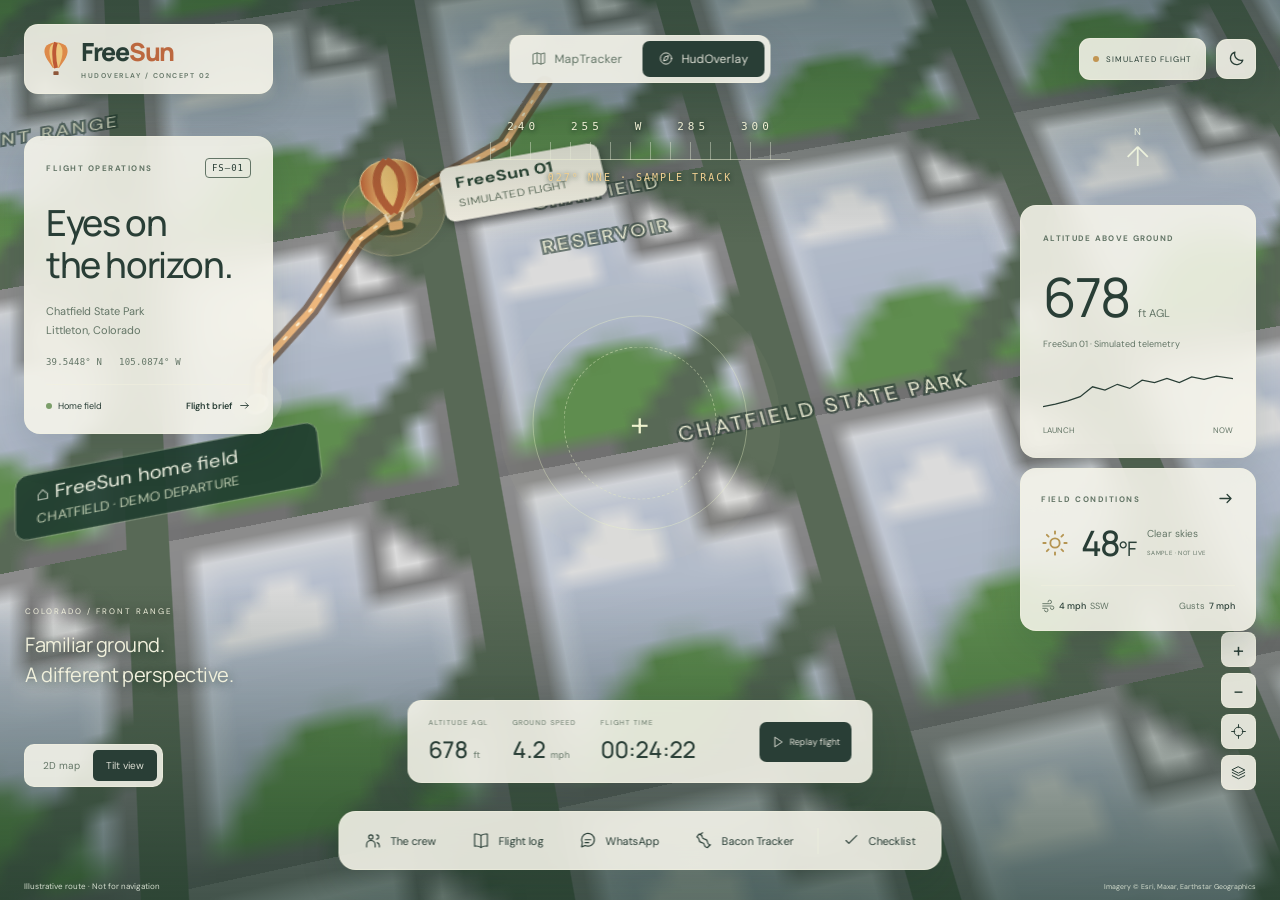
==== hudoverlay.html @ 588767a8 "Add FreeSun flight deck concepts" ====
<!doctype html>
<html lang="en" data-theme="light" data-concept="hud"><head><meta charset="utf-8"><meta name="viewport" content="width=device-width,initial-scale=1"><meta name="theme-color" content="#eeeae2"><meta name="description" content="FreeSun crew flight deck. Explore MapTracker and HudOverlay concepts over Chatfield State Park, Colorado."><title>FreeSun — HudOverlay</title><link rel="stylesheet" href="./styles.css?v=2"><link rel="icon" href="data:image/svg+xml,%3Csvg xmlns='http://www.w3.org/2000/svg' viewBox='0 0 40 40'%3E%3Crect width='40' height='40' rx='12' fill='%23ca6d40'/%3E%3Ccircle cx='20' cy='17' r='10' fill='%23fff3dd'/%3E%3Cpath d='M16 29h8' stroke='%23fff3dd' stroke-width='4'/%3E%3C/svg%3E"><link rel="stylesheet" href="./hud.css?v=2"></head><body><div id="app"></div><div id="toast" role="status"></div><dialog id="dialog"><button class="close icon-button" aria-label="Close dialog">×</button><div id="dialog-content"></div></dialog><script type="module" src="./app.js?v=2"></script></body></html>
---- styles.css ----
@import url('https://fonts.googleapis.com/css2?family=DM+Sans:wght@400;450;500;550;600;650;700&family=Manrope:wght@400;500;600;650;700;750;800&display=swap');
:root{--bg:#efede6;--surface:#faf9f5;--surface2:#f0eee7;--ink:#293e36;--muted:#788078;--line:#dedfd6;--accent:#bc683f;--pine:#294d3f;--sage:#dce5d2;--shadow:0 4px 16px #253b2e04;--radius:17px;color-scheme:light}
:root[data-theme=dark]{--bg:#171f1c;--surface:#222d27;--surface2:#2a352d;--ink:#ebece2;--muted:#a2afa3;--line:#39463d;--accent:#e59c71;--pine:#b8cfaa;--sage:#3b4b38;--shadow:0 4px 16px #0001;color-scheme:dark}
*{box-sizing:border-box}body{margin:0;font-family:'DM Sans',sans-serif;background:var(--bg);color:var(--ink);font-size:13px}button,a,input,select{font:inherit}button,a{-webkit-tap-highlight-color:transparent}button{cursor:pointer;color:inherit}button{border:0;background:none}a{color:inherit;text-decoration:none}button:focus-visible,a:focus-visible,input:focus-visible,select:focus-visible{outline:3px solid var(--accent);outline-offset:4px}button:hover{filter:brightness(.95)}h1,h2,h3,p{margin:0}h1,h2,h3,strong{font-family:Manrope,sans-serif}h1{font-size:32px;letter-spacing:-1.3px;font-weight:600}h2{font-size:14px;font-weight:650}h3{font-size:16px;font-weight:650;line-height:1.45}.icon{width:19px;height:19px;flex-shrink:0}.muted{color:var(--muted)}.eyebrow{font-size:9px;letter-spacing:1.5px;font-weight:700}.rail{width:78px;position:fixed;inset:0 auto 0 0;background:#233b31;z-index:20;display:flex;align-items:center;flex-direction:column;padding:25px 0 20px;color:#b9c9b8}.brand-symbol{width:40px;height:50px;margin-bottom:35px}.brand-symbol .balloon{height:44px;width:35px}.rail-nav{display:flex;flex-direction:column;gap:13px}.rail button{width:44px;height:44px;border-radius:13px;display:grid;place-items:center}.rail button:hover{background:#ffffff12}.rail button.active{background:#e7ecd8;color:#2e493b}.rail-bottom{margin-top:auto;display:flex;flex-direction:column;align-items:center;gap:16px}.rail .user-avatar{width:34px;height:34px;border-radius:50%;background:#d4af83;color:#233b31;font-size:11px;font-weight:700}.workspace{margin-left:78px}.topbar{height:84px;padding:0 30px;border-bottom:1px solid var(--line);display:flex;align-items:center;justify-content:space-between;gap:20px}.wordmark{font-family:Manrope,sans-serif;font-size:26px;letter-spacing:-1.3px;font-weight:800}.wordmark span{color:var(--accent)}.wordmark small{font-family:'DM Sans',sans-serif;display:block;font-size:8px;letter-spacing:2.9px;color:var(--muted);margin-top:1px;font-weight:600}.concept-switch{display:flex;background:var(--surface2);padding:4px;border:1px solid var(--line);border-radius:10px;gap:4px}.concept-switch :is(button,a){padding:9px 15px;font-size:12px;display:flex;align-items:center;gap:8px;border-radius:7px;color:var(--muted)}.concept-switch :is(button,a).active{background:var(--surface);color:var(--ink);box-shadow:0 2px 5px #0000000d}.concept-switch .icon{width:15px;height:15px}.top-actions{display:flex;align-items:center;gap:18px}.location{font-size:11px;display:flex;align-items:center;gap:8px}.location small{color:var(--muted);font-size:10px;display:block;margin-top:4px}.icon-button{width:33px;height:33px;border:1px solid var(--line);border-radius:9px;display:inline-grid;place-items:center;background:var(--surface)}.icon-button.small{width:25px;height:25px;border:0;background:transparent}.main{padding:26px 30px 16px;max-width:1900px;margin:auto}.page-heading{display:flex;justify-content:space-between;align-items:center;margin-bottom:23px}.page-heading p{color:var(--muted);margin-top:7px;font-size:12px}.heading-actions{display:flex;align-items:center;gap:15px}.demo-pill{border:1px solid var(--line);border-radius:20px;padding:7px 10px;display:flex;align-items:center;gap:6px;color:var(--muted);font-size:10px}.status-dot{display:inline-block;width:6px;height:6px;border-radius:50%;background:#7b9e69}.primary-button{display:inline-flex;align-items:center;gap:9px;background:var(--ink);color:var(--bg);padding:11px 15px;border-radius:8px;font-size:11px}.primary-button .icon{width:15px;height:15px}.dashboard-top{display:grid;grid-template-columns:minmax(0,1fr) 320px;gap:17px}.map-card{position:relative;border-radius:var(--radius);overflow:hidden;min-height:450px;background:#586956;color:#fff;isolation:isolate}.map-surface{position:absolute;inset:0;overflow:hidden;cursor:grab;touch-action:pan-y}.map-surface:active{cursor:grabbing}.map-world{position:absolute;inset:-24%;transform:translate(var(--panx,0px),var(--pany,0px)) scale(var(--zoom,1));transition:transform .5s;will-change:transform}.map-world svg{width:100%;height:100%;overflow:visible}.map-world image{filter:saturate(.65) brightness(.8)}.map-card:after{content:'';position:absolute;inset:0;background:linear-gradient(180deg,#162b2b5e,transparent 35%,transparent 68%,#13281cc2);pointer-events:none;z-index:1}.map-card.tilt .map-world{transform:perspective(1200px) rotateX(24deg) rotateZ(-12deg) translate(var(--panx,0px),var(--pany,0px)) scale(calc(var(--zoom,1) * 1.3))}.map-top{position:absolute;left:22px;right:20px;top:20px;display:flex;justify-content:space-between;align-items:flex-start;z-index:3;gap:12px}.map-title h2{font-size:18px;font-weight:550;letter-spacing:-.4px}.map-title p{font-size:10px;color:#d3dcce;margin-top:6px;display:flex;gap:6px;align-items:center}.map-title .icon{width:11px;height:11px}.map-pills{display:flex;gap:7px}.map-pill{font-size:9px;background:#263c2ed9;border:1px solid #ffffff30;border-radius:6px;padding:7px 9px;display:flex;align-items:center;gap:5px;backdrop-filter:blur(12px)}.map-pill .status-dot{background:#e9c87e}.view-toggle{position:absolute;z-index:3;bottom:112px;left:20px;display:flex;background:#233a2eeb;border:1px solid #ffffff35;padding:3px;border-radius:8px}.view-toggle button{color:#cdd5c9;padding:7px 11px;font-size:10px;border-radius:5px}.view-toggle button.active{background:#e6ebdb;color:#294233}.map-controls{position:absolute;right:20px;top:100px;z-index:3;display:flex;flex-direction:column;gap:7px}.map-controls button{width:32px;height:32px;background:#253b30e3;color:#f1f3e5;border:1px solid #ffffff30;border-radius:8px;display:grid;place-items:center;backdrop-filter:blur(10px);font-size:20px}.map-controls .icon{width:15px;height:15px}.north{position:absolute;right:24px;bottom:116px;z-index:3;text-align:center;font-size:10px}.north:after{content:'↑';display:block;font-size:28px;font-weight:300}.map-bottom{position:absolute;left:20px;right:20px;bottom:30px;z-index:3;display:flex;align-items:center;gap:24px;background:#20372ad9;border:1px solid #ffffff30;border-radius:10px;padding:13px 17px;backdrop-filter:blur(18px)}.map-metric small{display:block;color:#c2cebc;font-size:8px;letter-spacing:1.2px;margin-bottom:6px}.map-metric strong{font-size:20px;font-weight:500}.map-metric strong span{font:10px 'DM Sans',sans-serif;color:#c2cebc}.map-bottom .play-button{margin-left:auto;display:flex;align-items:center;gap:8px;color:#24372e;background:#e7ebd8;border-radius:7px;padding:10px 12px;font-size:10px;white-space:nowrap}.play-button .icon{width:14px;height:14px}.map-attribution{position:absolute;right:11px;bottom:7px;z-index:3;font-size:7px;color:#d4ddce}.map-note{position:absolute;left:21px;bottom:10px;z-index:3;font-size:7px;color:#d4ddce}.side-stack{display:flex;flex-direction:column;gap:17px}.card{background:var(--surface);border:1px solid var(--line);border-radius:var(--radius);box-shadow:var(--shadow);padding:18px;min-width:0}.card-head{display:flex;justify-content:space-between;align-items:center;margin-bottom:17px}.card-head h2{display:flex;align-items:center;gap:8px}.card-head h2>.icon{width:16px;height:16px;color:var(--muted)}.weather{flex:1}.weather-main{display:flex;justify-content:space-between;align-items:center}.weather-main .eyebrow{color:var(--muted);font-size:8px;letter-spacing:1px}.temperature{font-family:Manrope;font-size:46px;letter-spacing:-2px;line-height:1.2;margin:5px 0}.temperature span{font-size:27px;font-weight:400;margin-left:2px}.weather-main .muted{font-size:10px}.sun-graphic{width:70px;height:70px;border:1px dashed #c69e53;border-radius:50%;display:grid;place-items:center;margin-right:6px}.sun-graphic i{width:39px;height:39px;border-radius:50%;background:#ddba6c;box-shadow:0 0 25px #d4ac4f33}.weather-stats{display:grid;grid-template-columns:repeat(3,1fr);margin-top:22px;gap:8px}.weather-stats>span{display:flex;flex-direction:column;border-right:1px solid var(--line);gap:5px}.weather-stats>span:last-child{border:0}.weather-stats .icon{width:14px;height:14px;color:var(--muted);margin-bottom:2px}.weather-stats strong{font-size:16px;font-weight:600}.weather-stats strong small{font:9px 'DM Sans';color:var(--muted)}.weather-stats small{font-size:9px;color:var(--muted)}.weather-foot{margin-top:16px;border-top:1px solid var(--line);padding-top:11px;font-size:8px;display:flex;align-items:center;gap:5px}.weather-foot span{margin-left:auto;color:var(--muted)}.next-flight{padding-bottom:14px}.next-content{display:flex;gap:13px;align-items:center}.date-tile{display:flex;flex-direction:column;align-items:center;background:var(--surface2);border:1px solid var(--line);border-radius:9px;padding:8px 12px;min-width:61px}.date-tile span{font-size:9px;letter-spacing:1px;color:var(--accent)}.date-tile strong{font-size:29px;font-weight:500;line-height:1.25}.date-tile small{font-size:6px;letter-spacing:.6px;color:var(--muted)}.next-content h3{font-size:13px}.next-content p{font-size:9px;color:var(--muted);margin:5px 0 9px}.pill{display:inline-flex;align-items:center;gap:5px;font-size:8px;color:var(--pine);background:var(--sage);padding:4px 6px;border-radius:4px}.pill .icon{width:12px;height:12px}.flight-bottom{display:flex;align-items:center;justify-content:space-between;border-top:1px solid var(--line);margin-top:15px;padding-top:10px;gap:6px}.flight-bottom>.muted{font-size:7px}.text-button{display:inline-flex;align-items:center;gap:6px;font-size:10px;font-weight:600;padding:0}.text-button .icon{width:13px;height:13px}.dashboard-bottom{display:grid;grid-template-columns:1.12fr 1fr 1.05fr .95fr;gap:17px;margin-top:17px}.dashboard-bottom .card{min-height:258px}.crew-intro{display:flex;gap:12px;align-items:center}.crew-intro img{width:78px;height:110px;object-fit:cover;border-radius:9px;filter:saturate(.65)}.crew-intro .eyebrow{font-size:7px;color:var(--accent);letter-spacing:1px}.crew-intro h3{font-size:15px;letter-spacing:-.4px;margin:7px 0}.crew-intro p{font-size:9px;color:var(--muted);line-height:1.6}.crew-bottom{display:flex;justify-content:space-between;align-items:center;margin-top:17px;border-top:1px solid var(--line);padding-top:15px;gap:6px}.avatars{display:flex;padding-left:5px}.avatars span,.avatar{width:28px;height:28px;border-radius:50%;background:#c3d0b8;color:#344b35;border:2px solid var(--surface);display:grid;place-items:center;font-size:8px;font-weight:650;flex-shrink:0}.avatars span{margin-left:-5px}.avatars span:nth-child(2){background:#ddc8af}.avatars span:nth-child(3){background:#b7c8c2}.avatars span:nth-child(4){background:var(--surface2);color:var(--muted)}.stat-line{display:flex;align-items:center;gap:9px;margin:-5px 0 12px}.stat-line>strong{font-size:32px;font-weight:500;letter-spacing:-1px}.stat-line strong span{font:10px 'DM Sans';color:var(--muted);margin-left:5px;letter-spacing:0}.mini-label{font-size:6px;color:var(--muted);max-width:35px;line-height:1.5;letter-spacing:1px}.spark{width:70px;height:35px;color:#839b76;margin-left:auto}.log-row{width:100%;display:flex;align-items:center;text-align:left;gap:10px;border-top:1px solid var(--line);padding:11px 0}.log-row>.icon{width:12px;height:12px;margin-left:auto;color:var(--muted)}.log-date{font-size:6px;line-height:1.4;color:var(--muted);text-align:center}.log-date b{font-size:15px;color:var(--ink);font-weight:500}.log-row>span:nth-child(2)>b{font-size:10px;font-weight:500}.log-row small{font-size:8px;color:var(--muted);display:block;margin-top:5px}.connection-label{display:flex;gap:5px;align-items:center;font-size:9px;margin-top:-8px;margin-bottom:14px}.connection-label>span{font-size:6px;letter-spacing:.3px;margin-left:auto;color:var(--muted)}.message{display:flex;gap:8px;margin-bottom:12px}.message-name{font-size:9px;font-weight:600}.message-name small{font-size:7px;margin-left:7px;color:var(--muted);font-weight:400}.message p{font-size:9px;line-height:1.6;margin-top:4px;color:var(--muted)}.avatar.clay{background:#dcc2ab}.full-button{width:100%;border:1px solid var(--line);border-radius:7px;display:flex;align-items:center;justify-content:center;gap:7px;font-size:9px;padding:8px;margin-top:8px}.full-button .icon{width:12px;height:12px}.bacon-card{background:#ede4d6;border-color:#dfd3c1;--muted:#877b6a;color:#594c3b}.bacon-card .card-head h2>.icon{color:#a56c4b}.bacon-card .icon-button{color:#594c3b}.bacon-sub{font-size:9px;color:var(--muted);margin-top:-7px}.bacon-stat{display:flex;align-items:center;gap:10px;margin:16px 0}.bacon-stat>strong{font-size:43px;font-weight:500;letter-spacing:-2px;line-height:1}.bacon-stat b{font-size:9px;display:block;font-weight:500}.bacon-stat small{font-size:8px;display:block;margin-top:5px;color:var(--muted)}.bacon-art{margin-left:auto;transform:rotate(-15deg);color:#bd7653}.bacon-art .icon{width:35px;height:35px;stroke-width:2}.bacon-meter{height:4px;border-radius:6px;background:#d8ccb9;overflow:hidden}.bacon-meter i{display:block;height:100%;background:#b77c53;border-radius:6px}.bacon-meta{display:flex;justify-content:space-between;font-size:8px;color:var(--muted);margin:8px 0 14px}.bacon-meta b{font-weight:500}.bacon-button{font-size:10px;width:100%;padding:8px;border:1px solid #cabcaa;border-radius:7px;background:#f5eee3;color:#68523d}[data-theme=dark] .bacon-card{background:#40392e;color:#e4d4bb;border-color:#51483a;--muted:#c2af94}[data-theme=dark] .bacon-card .icon-button{color:#e4d4bb}[data-theme=dark] .bacon-button{background:#514332;color:#eddbbd;border-color:#6c5a42}.footer{display:flex;justify-content:space-between;align-items:center;margin-top:21px;padding:0 1px;color:var(--muted);font-size:8px;letter-spacing:.2px}.footer>span:first-child{display:flex;gap:7px;align-items:center}.footer .icon{width:12px;height:12px}.hud-only{display:none}.hud .dashboard-top{position:relative;display:block;min-height:610px}.hud .map-card{height:610px;min-height:610px;border-radius:20px}.hud .map-world{inset:-35%;transform:perspective(1000px) rotateX(25deg) rotateZ(-17deg) translate(var(--panx,0px),var(--pany,0px)) scale(calc(var(--zoom,1) * 1.12))}.hud .map-world image{filter:saturate(.5) brightness(.65)}.hud .map-top{left:25px;right:25px}.hud .map-title h2{font-size:25px}.hud .map-title p{font-size:10px}.hud .map-bottom{left:330px;right:330px;bottom:29px;gap:25px;flex-wrap:wrap;justify-content:center}.hud .map-bottom .play-button{margin:0}.hud .map-controls{right:27px;top:200px}.hud .view-toggle{left:25px;bottom:30px}.hud .north{right:36px;bottom:40px}.hud .side-stack{position:absolute;top:110px;left:25px;bottom:110px;width:255px;pointer-events:none}.hud .side-stack .card{pointer-events:auto;--surface:#20382cde;--surface2:#ffffff0b;--line:#c5d5b831;--ink:#eef2e5;--muted:#bfccb7;--pine:#d2e4bb;--sage:#65865a55;background:var(--surface);color:var(--ink);backdrop-filter:blur(20px);box-shadow:none;padding:15px}.hud .side-stack .weather{flex:0}.hud .weather-main .temperature{font-size:36px}.hud .weather-stats{margin-top:12px}.hud .sun-graphic{height:50px;width:50px}.hud .sun-graphic i{width:28px;height:28px}.hud .side-stack .next-flight{position:absolute;left:calc(100vw - 460px);top:0;width:270px}.hud .next-flight .card-head{margin-bottom:12px}.hud .next-flight .flight-bottom .text-button{color:#edf2e4}.hud .hud-only{display:block}.heading-tape{position:absolute;z-index:3;top:100px;left:50%;transform:translateX(-50%);font:10px monospace;letter-spacing:3px;color:#dee4cb;text-align:center}.heading-tape .ticks{margin-top:9px;height:16px;background:repeating-linear-gradient(90deg,#e4e9d56e 0 1px,transparent 1px 20px);border-bottom:1px solid #d7e2bf5e;width:240px}.heading-tape strong{display:block;font:12px monospace;letter-spacing:1px;margin-top:8px;color:#efcf91}.hud-crosshair{position:absolute;z-index:2;top:48%;left:50%;transform:translate(-50%,-50%);width:150px;height:150px;border:1px solid #d9e6ba44;border-radius:50%;pointer-events:none}.hud-crosshair:before{content:'';position:absolute;inset:23px;border:1px dashed #d9e6ba66;border-radius:50%}.hud-crosshair:after{content:'+';position:absolute;left:50%;top:50%;transform:translate(-50%,-50%);font-size:24px;font-weight:300;color:#dde9c0}.hud-flight{position:absolute;right:25px;top:285px;z-index:3;width:270px;background:#20382ccf;border:1px solid #c5d5b831;border-radius:16px;backdrop-filter:blur(18px);padding:20px}.hud-flight .eyebrow{color:#c1cfb6}.hud-flight strong{display:block;font-size:37px;font-weight:400;margin:10px 0 4px}.hud-flight strong span{font:11px 'DM Sans';color:#c1cfb6}.hud-flight p{font-size:10px;color:#c1cfb6}.hud-flight .altitude-line{margin-top:18px;width:100%;height:45px}.hud-flight .altitude-line path{stroke:#cadcb2;fill:none;stroke-width:1.5}.hud-flight .telemetry-foot{display:flex;justify-content:space-between;color:#c1cfb6;font-size:8px;margin-top:8px}.hud .map-note{left:25px}.hud .dashboard-bottom{margin-top:18px}dialog{border:1px solid var(--line);border-radius:20px;background:var(--surface);color:var(--ink);width:min(560px,calc(100vw - 30px));max-height:85vh;padding:30px;box-shadow:0 30px 100px #0005}dialog::backdrop{background:#13241cb0;backdrop-filter:blur(6px)}dialog .close{position:absolute;top:15px;right:15px;font-size:22px}dialog h2{font-size:26px;margin:10px 30px 10px 0;letter-spacing:-.7px}dialog p{font-size:13px;color:var(--muted);line-height:1.7;margin-bottom:16px}dialog h3{margin:20px 0 8px}dialog .eyebrow{color:var(--accent)}.modal-row{display:flex;gap:14px;padding:15px 0;border-top:1px solid var(--line);align-items:center}.modal-row .avatar{width:40px;height:40px;font-size:11px}.modal-row p{font-size:11px;margin:5px 0 0;line-height:1.6}.modal-row b{font-size:12px}.modal-row small{font-size:10px;color:var(--muted)}.form-field{display:flex;flex-direction:column;gap:8px;margin:18px 0;font-size:12px}input,select{background:var(--surface2);border:1px solid var(--line);color:var(--ink);padding:12px;border-radius:8px;width:100%}.modal-actions{display:flex;align-items:center;gap:12px;margin-top:20px;flex-wrap:wrap}.subtle-link{font-size:11px;text-decoration:underline;text-underline-offset:3px}.check-item{display:flex;align-items:center;gap:10px;font-size:12px;padding:12px 0;border-bottom:1px solid var(--line)}.check-item input{width:16px;height:16px;accent-color:var(--pine)}#toast{position:fixed;bottom:28px;left:50%;transform:translate(-50%,20px);opacity:0;background:var(--ink);color:var(--bg);padding:13px 21px;font-size:12px;border-radius:10px;z-index:100;transition:.2s;pointer-events:none;box-shadow:0 5px 25px #0002;max-width:90vw}#toast.visible{opacity:1;transform:translate(-50%,0)}.replay-strip{display:flex;align-items:center;gap:12px;margin:18px 0 4px;padding:15px;border:1px solid var(--line);border-radius:10px}.replay-strip input{padding:0;accent-color:var(--accent)}.modal-photo{width:100%;max-height:190px;object-fit:cover;border-radius:10px;object-position:center 40%;margin:10px 0}.notice{padding:12px 14px;border-radius:9px;background:var(--surface2);font-size:11px;line-height:1.6;color:var(--muted)}.layer-options{display:flex;gap:10px;margin-top:20px;flex-wrap:wrap}.layer-options button{border:1px solid var(--line);border-radius:8px;padding:10px}.layer-options button.selected{background:var(--sage)}
@media(min-width:1550px){.dashboard-top{grid-template-columns:minmax(0,1fr) 360px}.map-card{min-height:500px}.card{padding:22px}.dashboard-bottom .card{min-height:270px}.crew-intro img{width:90px}.crew-intro h3{font-size:18px}.hud .side-stack .next-flight{left:calc(100vw - 470px)}}
@media(min-width:1900px){.hud .side-stack .next-flight{left:1490px}}
@media(max-width:1200px){.topbar{padding:0 22px}.location{display:none}.main{padding:23px 22px}.dashboard-top{grid-template-columns:minmax(0,1fr) 290px}.dashboard-bottom{grid-template-columns:repeat(2,1fr)}.dashboard-bottom .card{min-height:245px}.map-bottom{gap:13px;padding:13px}.map-metric strong{font-size:18px}.map-metric small{font-size:7px}.hud .side-stack{width:230px;left:20px}.hud .side-stack .next-flight{left:calc(100vw - 435px);width:245px}.hud .hud-flight{width:245px;right:20px}.hud .map-bottom{left:275px;right:280px;gap:14px;padding:12px}.hud .heading-tape .ticks{width:170px}.hud .heading-tape{font-size:8px;letter-spacing:1px}.hud .map-title h2{font-size:21px}}
@media(max-width:950px){.rail{width:64px}.workspace{margin-left:64px}.map-card{min-height:470px}.dashboard-top{grid-template-columns:1fr}.side-stack{display:grid;grid-template-columns:1fr 1fr}.weather{min-height:255px}.next-flight{display:flex;flex-direction:column}.next-flight .next-content{margin:auto 0}.next-flight .flight-bottom{margin-top:auto}.heading-actions .demo-pill{display:none}.hud .dashboard-top{display:flex;flex-direction:column}.hud .map-card{height:560px;min-height:560px}.hud .side-stack{position:static;width:auto;display:grid;grid-template-columns:1fr 1fr;pointer-events:auto}.hud .side-stack .card{--surface:var(--surface);background:var(--surface);color:var(--ink);backdrop-filter:none;--line:#667a6644;--ink:inherit;--muted:inherit;--surface2:#81937712;--pine:inherit}.hud .side-stack .next-flight{position:static;width:auto}.hud .map-bottom{left:20px;right:20px;bottom:35px;flex-wrap:nowrap;justify-content:flex-start}.hud .map-bottom .play-button{margin-left:auto}.hud .hud-flight{top:190px;width:200px}.hud .view-toggle{bottom:120px}.hud .north{bottom:140px;left:27px;right:auto}.hud .heading-tape{top:110px}.hud .map-controls{top:108px}.hud .next-flight .flight-bottom .text-button{color:var(--ink)}}
@media(max-width:620px){.rail{width:100%;height:60px;inset:auto 0 0;flex-direction:row;padding:0 15px;justify-content:center;border-top:1px solid #ffffff18}.brand-symbol,.rail-bottom{display:none}.rail-nav{flex-direction:row;justify-content:space-around;width:100%;gap:2px}.rail-nav button{height:40px;width:40px;border-radius:11px}.workspace{margin-left:0;padding-bottom:65px}.topbar{height:75px;padding:0 16px;gap:10px}.wordmark{font-size:23px}.wordmark small{font-size:6px;letter-spacing:2px}.top-actions{gap:0}.top-actions .notifications{display:none}.concept-switch{padding:3px}.concept-switch :is(button,a){font-size:9px;padding:7px 9px;gap:4px}.concept-switch .icon{width:12px;height:12px}.icon-button{width:29px;height:29px}.topbar>.concept-switch{margin-left:auto}.main{padding:22px 15px 15px}.page-heading{align-items:flex-start;gap:10px;margin-bottom:19px}h1{font-size:26px;letter-spacing:-1px}.page-heading p{font-size:10px;max-width:230px;line-height:1.7}.heading-actions .primary-button{padding:9px;font-size:0}.heading-actions .primary-button .icon{width:17px;height:17px}.map-card{min-height:470px}.map-top{left:16px;top:17px;right:16px}.map-title h2{font-size:16px}.map-title p{font-size:8px}.map-pills .map-pill:last-child{display:none}.map-pill{padding:6px;font-size:7px}.map-world{inset:-18% -65%}.map-bottom{left:12px;right:12px;bottom:34px;gap:15px;flex-wrap:wrap;padding:12px}.map-metric{flex:1}.map-metric strong{font-size:18px}.map-bottom .play-button{width:100%;justify-content:center;padding:8px;margin:0}.view-toggle{left:13px;bottom:165px}.north{bottom:172px;right:25px}.map-note{left:12px;bottom:19px;font-size:6px}.map-attribution{font-size:6px}.side-stack{grid-template-columns:1fr}.weather{min-height:unset}.weather-main{margin-right:15px}.weather-stats{margin-top:20px}.next-flight{min-height:220px}.dashboard-bottom{grid-template-columns:1fr}.dashboard-bottom .card{min-height:unset}.card{padding:19px}.crew-intro img{width:95px;height:110px}.crew-intro h3{font-size:18px}.crew-intro .eyebrow{font-size:8px}.crew-intro p{font-size:11px}.message p{font-size:11px}.message-name{font-size:11px}.message-name small{font-size:9px}.connection-label{font-size:10px}.connection-label>span{font-size:7px}.full-button{font-size:11px;padding:10px}.log-row>span:nth-child(2)>b{font-size:12px}.log-row small{font-size:10px}.bacon-sub{font-size:11px}.bacon-stat b{font-size:12px}.bacon-stat small{font-size:10px}.bacon-meta{font-size:10px}.bacon-button{font-size:12px;padding:11px}.bacon-stat{margin:20px 0}.footer{align-items:flex-start;gap:20px;font-size:7px;line-height:1.7}.footer>span:last-child{max-width:145px;text-align:right}.hud .map-card{height:600px;min-height:600px}.hud .map-title h2{font-size:18px}.hud .map-top{left:16px;right:16px}.hud .map-bottom{flex-wrap:wrap;left:12px;right:12px;gap:15px}.hud .map-bottom .play-button{width:100%;margin:0}.hud .hud-flight{top:165px;right:15px;width:135px;padding:13px}.hud .hud-flight strong{font-size:26px}.hud .hud-flight .eyebrow{font-size:7px}.hud .hud-flight p{font-size:8px}.hud .map-world{inset:-20% -90%}.hud .heading-tape{top:100px}.hud .hud-crosshair{left:32%;width:110px;height:110px;top:40%}.hud .view-toggle{bottom:175px;left:14px}.hud .north{bottom:180px;left:auto;right:20px}.hud .map-controls{top:107px;right:15px}.hud .map-controls button:not(:last-child){display:none}.hud .side-stack{grid-template-columns:1fr}.hud .map-note{left:12px;bottom:19px}.hud .map-title p{max-width:220px}.modal-actions{align-items:stretch;flex-direction:column}}
.hud-flight strong>span:first-child{font:inherit;color:inherit}
@media(max-width:950px){.hud .side-stack .card{--surface:#faf9f5;--surface2:#f0eee7;--ink:#293e36;--muted:#788078;--line:#dedfd6;--pine:#294d3f;--sage:#dce5d2}[data-theme=dark] .hud .side-stack .card{--surface:#222d27;--surface2:#2a352d;--ink:#ebece2;--muted:#a2afa3;--line:#39463d;--pine:#b8cfaa;--sage:#3b4b38}}
@media(prefers-reduced-motion:reduce){*,*:before,*:after{transition:none!important;animation:none!important;scroll-behavior:auto!important}}
---- hud.css ----
/* Concept 02 owns its composition. Shared palette and type tokens stay locked. */
.hud-shell{position:relative;min-height:780px;height:100svh;isolation:isolate;overflow:hidden;--hud-panel:#f7f6ecdf;--hud-line:#f2f2df85;--hud-shadow:0 14px 40px #102b2026;--hud-ink:#293e36;--hud-muted:#637566;color:var(--hud-ink)}
[data-theme=dark] .hud-shell{--hud-panel:#20362be6;--hud-line:#d7e2c637;--hud-shadow:0 14px 40px #07120c33;--hud-ink:#ecf0de;--hud-muted:#b8c7ac}
.hud-glass{background:var(--hud-panel);border:1px solid var(--hud-line);box-shadow:var(--hud-shadow);backdrop-filter:blur(22px);color:var(--hud-ink)}
.hud-shell>.map-card{position:absolute;inset:0;border-radius:0;min-height:0;height:100%;z-index:-1;overflow:hidden}
.hud-shell .map-world{inset:-33% -12%;transform:perspective(1600px) rotateX(26deg) rotateZ(-14deg) translate(var(--panx,0px),var(--pany,0px)) scale(calc(var(--zoom,1) * 1.2));transform-origin:50% 50%}
.hud-shell[data-map-view=flat] .map-world{transform:translate(var(--panx,0px),var(--pany,0px)) scale(var(--zoom,1))}
.hud-shell .map-world image{filter:saturate(.62) brightness(.86)}
[data-theme=dark] .hud-shell .map-world image{filter:saturate(.5) brightness(.62)}
.hud-shell .map-card:after{background:linear-gradient(180deg,#0d291f6b,transparent 27%,transparent 65%,#122e2099)}
.hud-shell .map-top{display:none}
.hud-shell .hud-only{display:block}
.hud-header{position:absolute;top:24px;left:24px;right:24px;display:flex;align-items:center;justify-content:space-between;gap:18px;z-index:8;pointer-events:none}
.hud-header>*{pointer-events:auto}
.hud-brand{display:flex;align-items:center;gap:12px;border-radius:14px;padding:13px 18px;min-width:249px}
.hud-brand>.balloon{width:26px;height:36px}
.hud-brand .wordmark{font-size:25px;line-height:1.15;color:var(--hud-ink)}
.hud-brand .wordmark small{font-size:7px;letter-spacing:1.5px;margin-top:5px;color:var(--hud-muted)}
.hud-header .concept-switch{position:absolute;left:50%;transform:translateX(-50%);border-radius:12px;padding:5px}
.hud-header .concept-switch a{padding:10px 16px;color:var(--hud-muted)}
.hud-header .concept-switch a.active{background:var(--hud-ink);color:var(--hud-panel);box-shadow:none}
.hud-header-actions{display:flex;gap:10px;align-items:center}
.hud-header-actions>.icon-button{height:40px;width:40px;border-radius:11px}
.hud-demo{font-size:8px;letter-spacing:1px;padding:15px 13px;border-radius:11px;display:flex;gap:7px;align-items:center}
.hud-demo .status-dot{background:#c29552}
.hud-mission{position:absolute;left:24px;top:136px;width:249px;padding:21px;border-radius:16px}
.hud-section-label{display:flex;justify-content:space-between;align-items:center;gap:14px}
.hud-section-label .eyebrow{font-size:8px;letter-spacing:1.5px;color:var(--hud-muted)}
.hud-code{font:9px monospace;letter-spacing:1px;border:1px solid var(--hud-muted);padding:4px 6px;border-radius:4px}
.hud-mission h1{font-size:36px;font-weight:500;letter-spacing:-1.4px;line-height:1.18;margin:24px 0 15px}
.hud-mission-sub{font-size:11px;line-height:1.75;color:var(--hud-muted)}
.hud-coordinates{font:9px monospace;letter-spacing:.2px;margin:17px 0;color:var(--hud-muted)}
.hud-mission-foot{border-top:1px solid var(--hud-line);padding-top:14px;display:flex;justify-content:space-between;align-items:center;font-size:9px}
.hud-mission-foot>span{display:flex;gap:6px;align-items:center}
.hud-mission-foot .text-button{font-size:9px}
.hud-shell .heading-tape{top:120px;color:#f0f0d5;text-shadow:0 1px 5px #122719;font-size:11px;letter-spacing:4px}
.hud-shell .heading-tape .ticks{width:300px;height:18px;border-color:#edf1d48c}
.hud-shell .heading-tape strong{font-size:10px;letter-spacing:2px;margin-top:12px}
.hud-shell .hud-crosshair{width:215px;height:215px;top:47%;left:50%;border-color:#ebf2c661;box-shadow:0 0 0 33px #dbe6b30b}
.hud-shell .hud-crosshair:before{inset:30px;border-color:#e5edc47a}
.hud-shell .hud-crosshair:after{font-size:35px;color:#eff3cf}
.hud-shell .hud-flight{top:205px;right:24px;width:236px;padding:22px;border-radius:16px;background:var(--hud-panel);border-color:var(--hud-line);box-shadow:var(--hud-shadow);color:var(--hud-ink)}
.hud-shell .hud-flight .eyebrow{font-size:8px;letter-spacing:1.3px;color:var(--hud-muted)}
.hud-shell .hud-flight strong{font-size:54px;font-weight:400;letter-spacing:-2px;margin:14px 0 5px}
.hud-shell .hud-flight strong span:last-child{font:11px 'DM Sans',sans-serif;letter-spacing:0;color:var(--hud-muted)}
.hud-shell .hud-flight p{font-size:9px;color:var(--hud-muted)}
.hud-shell .hud-flight .altitude-line path{stroke:var(--hud-ink)}
.hud-shell .hud-flight .telemetry-foot{color:var(--hud-muted)}
.hud-weather{position:absolute;right:24px;top:468px;width:236px;border-radius:16px;padding:17px 20px}
.hud-weather .icon-button{color:var(--hud-ink)}
.hud-weather-temp{display:flex;align-items:center;gap:12px;margin:8px 0 18px}
.hud-weather-temp>.icon{width:28px;height:28px;color:#b59552}
.hud-weather-temp strong{font-size:35px;font-weight:500;letter-spacing:-1.8px;white-space:nowrap}
.hud-weather-temp strong span{font-size:20px;font-weight:400}
.hud-weather-temp>span{font-size:10px;color:var(--hud-muted);line-height:1.8}
.hud-weather-temp small{font-size:6px;letter-spacing:.4px}
.hud-weather-wind{display:flex;justify-content:space-between;font-size:9px;border-top:1px solid var(--hud-line);padding-top:13px;color:var(--hud-muted)}
.hud-weather-wind>span{display:flex;align-items:center;gap:4px}
.hud-weather-wind .icon{width:14px;height:14px}
.hud-weather-wind b{font-weight:500;color:var(--hud-ink)}
.hud-ground-caption{position:absolute;left:25px;bottom:210px;color:#f0f0dc;text-shadow:0 2px 10px #142c20a1;pointer-events:none}
.hud-ground-caption>span{font-size:8px;letter-spacing:2px}
.hud-ground-caption strong{display:block;font-size:20px;font-weight:400;line-height:1.5;margin-top:12px;letter-spacing:-.5px}
.hud-shell .map-bottom{left:50%;right:auto;bottom:117px;transform:translateX(-50%);width:465px;gap:24px;padding:17px 20px;border-radius:14px;background:var(--hud-panel);border-color:var(--hud-line);box-shadow:var(--hud-shadow);color:var(--hud-ink)}
.hud-shell .map-metric small{font-size:7px;letter-spacing:1px;color:var(--hud-muted)}
.hud-shell .map-metric strong{font-size:23px;white-space:nowrap}
.hud-shell .map-metric strong span{font-size:9px;color:var(--hud-muted)}
.hud-shell .map-bottom .play-button{margin-left:auto;font-size:9px;background:var(--hud-ink);color:var(--hud-panel);padding:13px 11px;gap:5px}
.hud-dock{position:absolute;bottom:30px;left:50%;transform:translateX(-50%);display:flex;align-items:center;padding:7px 10px;border-radius:17px;gap:6px;z-index:7}
.hud-dock>button{display:flex;align-items:center;gap:9px;padding:13px 15px;border-radius:11px;font-size:11px;white-space:nowrap}
.hud-dock>button .icon{width:17px;height:17px}
.hud-dock>button:hover{background:var(--hud-line)}
.hud-dock>button.selected{background:var(--hud-ink);color:var(--hud-panel)}
.dock-divider{height:26px;width:1px;background:var(--hud-line);margin:0 3px}
.hud-shell .view-toggle{left:24px;bottom:113px;border-color:var(--hud-line);background:var(--hud-panel);color:var(--hud-ink);padding:5px;border-radius:10px}
.hud-shell .view-toggle button{font-size:10px;padding:9px 13px;color:var(--hud-muted)}
.hud-shell .view-toggle button.active{background:var(--hud-ink);color:var(--hud-panel)}
.hud-shell .map-controls{top:auto;bottom:110px;right:24px;gap:6px}
.hud-shell .map-controls button{background:var(--hud-panel);border-color:var(--hud-line);color:var(--hud-ink);width:35px;height:35px}
.hud-shell .north{right:131px;top:125px;bottom:auto;color:#ecf1dc}
.hud-shell .map-attribution{bottom:9px;right:24px;font-size:7px}
.hud-shell .map-note{bottom:9px;left:24px;font-size:8px}
.hud-drawer{position:absolute;left:24px;top:136px;bottom:210px;width:330px;z-index:9;border-radius:18px;padding:17px;overflow:auto}
.hud-drawer[hidden]{display:none}
.hud-drawer-heading{display:flex;align-items:center;justify-content:space-between;margin-bottom:17px}
.hud-drawer-heading .eyebrow{font-size:8px;letter-spacing:1px;color:var(--hud-muted)}
.hud-drawer-heading .icon-button{background:transparent;color:var(--hud-ink);border-color:var(--hud-line);font-size:20px}
.hud-drawer .card{border:0;border-radius:0;padding:0;box-shadow:none;background:transparent;--ink:var(--hud-ink);--muted:var(--hud-muted);--line:var(--hud-line);color:var(--hud-ink)}
.hud-drawer .crew-intro{flex-direction:column;align-items:stretch}
.hud-drawer .crew-intro img{width:100%;height:170px;object-position:center 45%}
.hud-drawer .crew-intro h3{font-size:23px;line-height:1.35;margin-top:10px}
.hud-drawer .crew-intro p{font-size:11px}
.hud-drawer .message p{font-size:12px}
.hud-drawer .message-name{font-size:11px}
.hud-drawer .connection-label{margin:0 0 20px}
.hud-drawer .message{margin-bottom:22px}
.hud-drawer .bacon-stat{margin:30px 0}
.hud-drawer .bacon-stat>strong{font-size:58px}
.hud-drawer .bacon-sub{font-size:11px;line-height:1.8}
.hud-drawer .bacon-button{margin-top:15px}
@media(min-width:1700px){.hud-mission,.hud-brand{width:290px}.hud-mission{padding:27px}.hud-mission h1{font-size:43px}.hud-shell .hud-flight,.hud-weather{width:270px}.hud-shell .hud-flight{top:205px}.hud-ground-caption strong{font-size:25px}}
@media(max-width:1050px){.hud-header{top:18px;left:18px;right:18px}.hud-brand{min-width:210px;padding:12px}.hud-brand .wordmark{font-size:23px}.hud-demo{display:none}.hud-mission{left:18px;width:220px;padding:17px}.hud-mission h1{font-size:31px}.hud-shell .hud-flight,.hud-weather{right:18px;width:210px}.hud-shell .hud-flight{padding:18px}.hud-weather{padding:15px}.hud-weather-temp{gap:8px}.hud-shell .heading-tape .ticks{width:210px}.hud-shell .heading-tape{letter-spacing:2px;font-size:9px}.hud-shell .map-bottom{width:450px}.hud-shell .map-world{inset:-35% -30%}.hud-ground-caption strong{font-size:17px}.hud-dock>button{padding:12px}.hud-drawer{left:18px}}
@media(max-width:760px){.hud-shell{min-height:850px}.hud-header{align-items:flex-start}.hud-header .concept-switch{top:74px;left:0;transform:none}.hud-header .concept-switch a{padding:9px 13px;font-size:11px}.hud-brand{min-width:0;width:auto;padding:10px 13px;gap:10px}.hud-brand .wordmark{font-size:22px}.hud-brand .wordmark small{font-size:6px}.hud-header-actions .icon-button{width:37px;height:37px}.hud-mission{top:170px;left:16px;width:185px;padding:15px}.hud-mission h1{font-size:28px;letter-spacing:-1px;margin:17px 0 12px}.hud-section-label .eyebrow{font-size:7px;letter-spacing:.8px}.hud-code{font-size:7px}.hud-mission-sub{font-size:10px}.hud-coordinates{font-size:7px;margin:14px 0}.hud-mission-foot{font-size:8px;gap:5px}.hud-mission-foot .text-button{font-size:8px}.hud-shell .hud-flight{top:170px;right:16px;width:155px;padding:15px}.hud-shell .hud-flight .eyebrow{font-size:7px;letter-spacing:.5px;line-height:1.6}.hud-shell .hud-flight strong{font-size:39px;margin-top:10px}.hud-shell .hud-flight strong span:last-child{font-size:8px}.hud-shell .hud-flight p{font-size:8px;line-height:1.5}.hud-shell .hud-flight .altitude-line{margin-top:10px;height:30px}.hud-shell .hud-flight .telemetry-foot{font-size:7px}.hud-weather{top:398px;right:16px;width:155px;padding:12px}.hud-weather-temp{gap:6px;margin:7px 0 12px;flex-wrap:wrap}.hud-weather-temp strong{font-size:27px}.hud-weather-temp>.icon{width:21px;height:21px}.hud-weather-temp>span{font-size:8px}.hud-weather-temp small{font-size:5px}.hud-weather-wind{font-size:8px;flex-direction:column;gap:9px;padding-top:9px}.hud-shell .north{display:none}.hud-shell .heading-tape{top:118px;left:auto;right:20px;transform:none;font-size:7px;letter-spacing:1px}.hud-shell .heading-tape .ticks{width:110px;height:11px}.hud-shell .heading-tape strong{font-size:6px;letter-spacing:.5px;margin-top:6px}.hud-shell .hud-crosshair{width:130px;height:130px;left:32%;top:59%;box-shadow:none}.hud-shell .hud-crosshair:before{inset:20px}.hud-ground-caption{left:18px;bottom:238px;max-width:170px}.hud-ground-caption>span{font-size:6px;letter-spacing:1px}.hud-ground-caption strong{font-size:15px;margin-top:7px}.hud-shell .map-world{inset:-12% -95%}.hud-shell .map-bottom{bottom:113px;left:16px;right:16px;transform:none;width:auto;gap:12px;padding:14px;flex-wrap:wrap}.hud-shell .map-metric{flex:1}.hud-shell .map-metric strong{font-size:20px}.hud-shell .map-metric small{font-size:6px}.hud-shell .map-bottom .play-button{width:100%;justify-content:center;padding:9px;margin:0}.hud-dock{left:16px;right:16px;bottom:32px;transform:none;justify-content:space-between;padding:7px;gap:3px}.hud-dock>button{flex-direction:column;gap:6px;padding:9px 7px;flex:1;font-size:8px}.hud-dock>button>.icon{width:18px;height:18px}.hud-dock .dock-divider{display:none}.hud-shell .view-toggle{left:16px;bottom:260px;padding:3px}.hud-shell .view-toggle button{font-size:8px;padding:7px 10px}.hud-shell .map-controls{bottom:265px;right:16px;flex-direction:row;gap:5px}.hud-shell .map-controls button{width:29px;height:29px;font-size:17px}.hud-shell .map-controls .icon{width:13px;height:13px}.hud-shell .map-note{left:16px;bottom:10px;font-size:6px}.hud-shell .map-attribution{right:16px;bottom:10px;font-size:5px}.hud-drawer{top:170px;left:16px;right:16px;bottom:113px;width:auto}.hud-drawer .crew-intro img{height:150px}}
@media(max-width:760px){.hud-ground-caption{display:none}}
@media(max-width:380px){.hud-mission{width:167px;padding:13px}.hud-shell .hud-flight,.hud-weather{width:143px;right:12px}.hud-mission h1{font-size:26px}.hud-header{left:12px;right:12px}.hud-mission-foot>.text-button{font-size:7px}.hud-shell .heading-tape{right:13px}.hud-header .concept-switch a{font-size:10px;padding:8px 10px}.hud-dock>button{font-size:7px}}
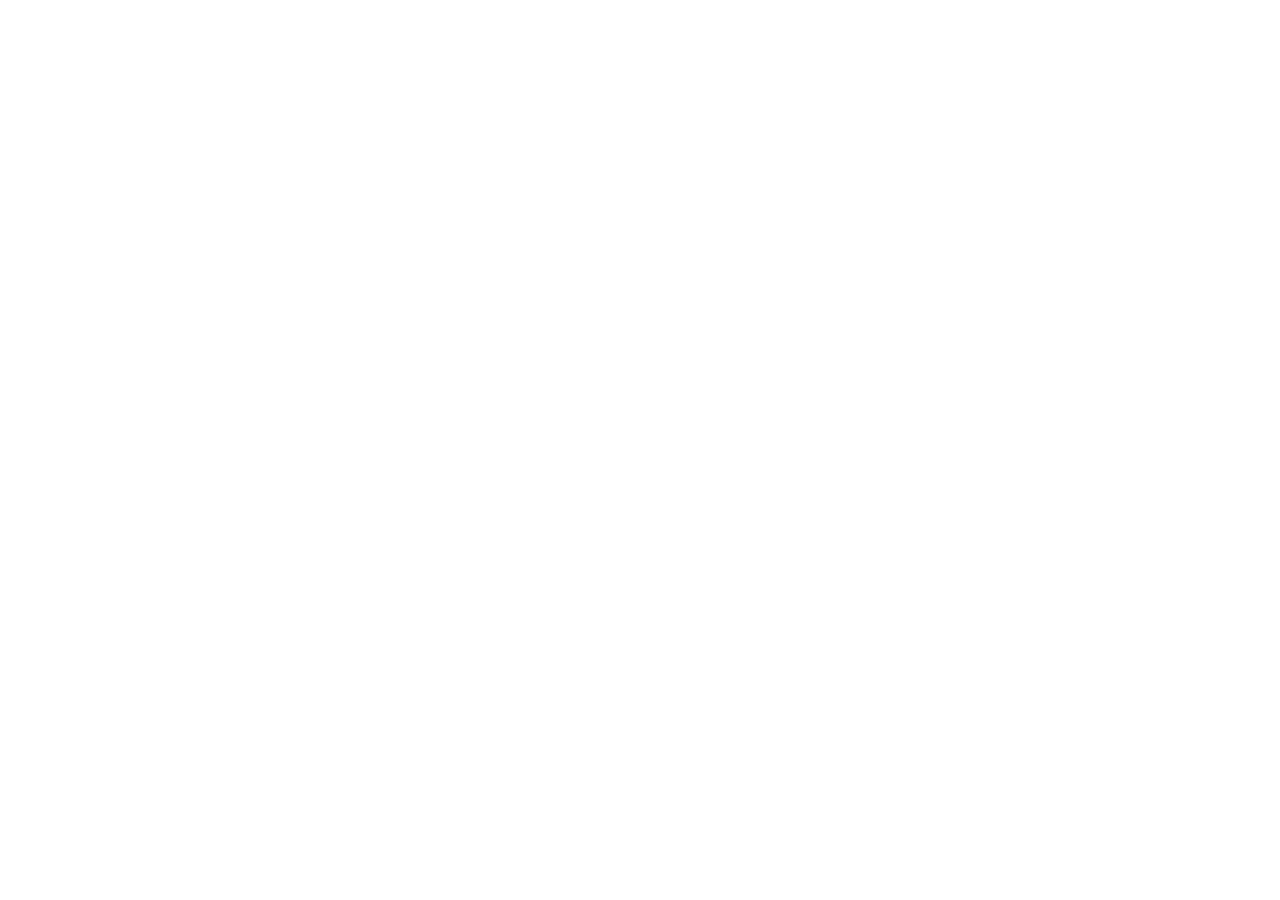
==== commit 2663e5eb: "Connect flight deck to FreeSun Supabase data" ====
--- a/hudoverlay.html
+++ b/hudoverlay.html
@@ -1,2 +1,2 @@
 <!doctype html>
-<html lang="en" data-theme="light" data-concept="hud"><head><meta charset="utf-8"><meta name="viewport" content="width=device-width,initial-scale=1"><meta name="theme-color" content="#eeeae2"><meta name="description" content="FreeSun crew flight deck. Explore MapTracker and HudOverlay concepts over Chatfield State Park, Colorado."><title>FreeSun — HudOverlay</title><link rel="stylesheet" href="./styles.css?v=2"><link rel="icon" href="data:image/svg+xml,%3Csvg xmlns='http://www.w3.org/2000/svg' viewBox='0 0 40 40'%3E%3Crect width='40' height='40' rx='12' fill='%23ca6d40'/%3E%3Ccircle cx='20' cy='17' r='10' fill='%23fff3dd'/%3E%3Cpath d='M16 29h8' stroke='%23fff3dd' stroke-width='4'/%3E%3C/svg%3E"><link rel="stylesheet" href="./hud.css?v=2"></head><body><div id="app"></div><div id="toast" role="status"></div><dialog id="dialog"><button class="close icon-button" aria-label="Close dialog">×</button><div id="dialog-content"></div></dialog><script type="module" src="./app.js?v=2"></script></body></html>
+<html lang="en" data-theme="light" data-concept="hud"><head><meta charset="utf-8"><meta name="viewport" content="width=device-width,initial-scale=1"><meta name="theme-color" content="#eeeae2"><meta name="description" content="FreeSun crew flight deck. Explore MapTracker and HudOverlay concepts over Chatfield State Park, Colorado."><title>FreeSun — HudOverlay</title><link rel="stylesheet" href="./styles.css?v=2"><link rel="icon" href="data:image/svg+xml,%3Csvg xmlns='http://www.w3.org/2000/svg' viewBox='0 0 40 40'%3E%3Crect width='40' height='40' rx='12' fill='%23ca6d40'/%3E%3Ccircle cx='20' cy='17' r='10' fill='%23fff3dd'/%3E%3Cpath d='M16 29h8' stroke='%23fff3dd' stroke-width='4'/%3E%3C/svg%3E"><link rel="stylesheet" href="./hud.css?v=2"></head><body><div id="app"></div><div id="toast" role="status"></div><dialog id="dialog"><button class="close icon-button" aria-label="Close dialog">×</button><div id="dialog-content"></div></dialog><script type="module" src="./app.js?v=3"></script></body></html>
